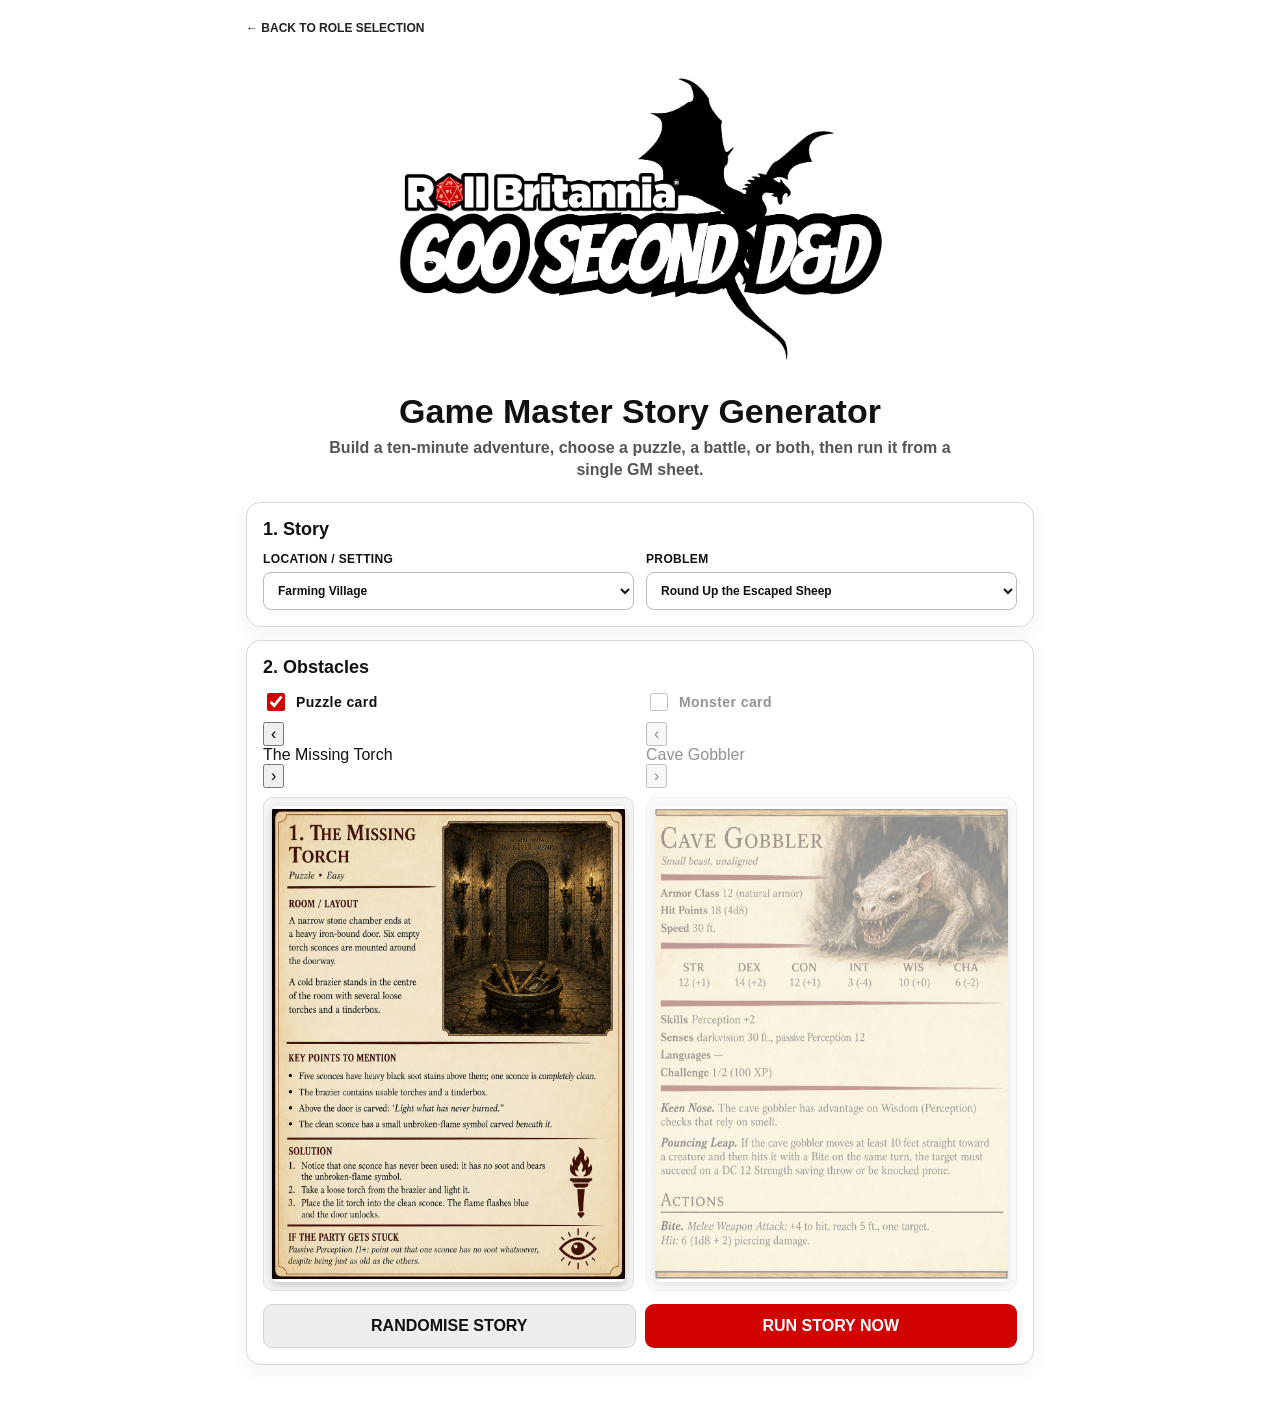
==== gm.html @ 9c9dd9ef "Replace GM card text boxes with arrow selectors" ====
<!doctype html>
<html lang="en">
<head>
<meta charset="utf-8">
<meta name="viewport" content="width=device-width,initial-scale=1,viewport-fit=cover">
<meta http-equiv="Cache-Control" content="no-cache, no-store, must-revalidate">
<title>600 Second D&D — Game Master</title>
<link rel="stylesheet" href="./gm_v3.css?v=20260807-0615">
</head>
<body>

<main class="builder">
<a class="back" href="./">← BACK TO ROLE SELECTION</a>
<img class="logo-main" src="./600 Second logo.png" alt="Roll Britannia 600 Second D&D">
<h1>Game Master Story Generator</h1>
<p class="lead">Build a ten-minute adventure, choose a puzzle, a battle, or both, then run it from a single GM sheet.</p>
<section class="panel"><h2>1. Story</h2><div class="grid2"><label>Location / Setting<select id="settingSelect"></select></label><label>Problem<select id="problemSelect"></select></label></div></section>
<section class="panel"><h2>2. Obstacles</h2><div class="grid2">
  <div class="option" id="puzzleOption">
    <label class="toggle"><input id="usePuzzle" type="checkbox" checked> Puzzle card</label>
    <select id="puzzleSelect" class="hidden-select"></select>
    <div class="card-selector" aria-label="Choose puzzle card">
      <button class="selector-arrow" id="puzzlePrev" type="button" aria-label="Previous puzzle">‹</button>
      <div class="selector-name" id="puzzleChoice">The Missing Torch</div>
      <button class="selector-arrow" id="puzzleNext" type="button" aria-label="Next puzzle">›</button>
    </div>
    <div class="card-preview" id="puzzlePreview" aria-label="Selected puzzle card"></div>
  </div>
  <div class="option disabled" id="monsterOption">
    <label class="toggle"><input id="useMonster" type="checkbox"> Monster card</label>
    <select id="monsterSelect" class="hidden-select"></select>
    <div class="card-selector" aria-label="Choose monster card">
      <button class="selector-arrow" id="monsterPrev" type="button" aria-label="Previous monster">‹</button>
      <div class="selector-name" id="monsterChoice">Cave Gobbler</div>
      <button class="selector-arrow" id="monsterNext" type="button" aria-label="Next monster">›</button>
    </div>
    <div class="card-preview" id="monsterPreview" aria-label="Selected monster card"></div>
  </div>
</div><div id="bothWarning" class="warning">Puzzle + battle is HARD MODE in a 600-second game. It can work, but you will probably need to accelerate one encounter and be ready to cut straight to the ending.</div><div class="actions"><button class="btn secondary" id="randomBtn" type="button">RANDOMISE STORY</button><button class="btn primary" id="runBtn" type="button">RUN STORY NOW</button></div><div id="selectionError" class="error">Choose at least a puzzle or a monster.</div></section>
</main>

<section class="run-view" id="runView">
  <div class="gm-sheet">
    <img class="asset roll-logo" src="./600_Second_DnD_Individual_Assets/01_roll_britannia_logo.png" alt="">
    <img class="asset dnd-title" src="./600_Second_DnD_Individual_Assets/02_600_second_dnd_title.png" alt="">
    <img class="asset top-stroke" src="./600_Second_DnD_Individual_Assets/03_top_brush_stroke.png" alt="">
    <img class="asset middle-stroke" src="./600_Second_DnD_Individual_Assets/04_middle_brush_stroke.png" alt="">
    <img class="asset bottom-stroke" src="./600_Second_DnD_Individual_Assets/08_bottom_brush_stroke.png" alt="">

    <div class="sheet-text sheet-title" id="runTitle"></div>

    <div class="sheet-text setup-heading">30 SECOND SETUP</div>
    <div class="sheet-text setup-text" id="setupText"></div>

    <div class="sheet-text npc-heading">MAIN NPC</div>
    <div class="sheet-text npc-name-role" id="npcNameRole"></div>
    <div class="sheet-text npc-traits" id="npcTraits"></div>
    <div class="sheet-text npc-quote" id="npcQuote"></div>

    <div class="sheet-text story-heading">STORY SKELETON</div>
    <div class="sheet-text story-beats" id="storyBeats"></div>
    <div class="sheet-text pressure-heading">3 WAYS TO ADD TIME PRESSURE</div>
    <div class="sheet-text pressure-list" id="pressureList"></div>
    <div class="sheet-text hurry-heading">3 WAYS TO HURRY THE ENDING</div>
    <div class="sheet-text hurry-list" id="hurryList"></div>
    <div class="sheet-text ending-text" id="endingText"></div>

    <button class="encounter-tab monster-tab" id="monsterTab" type="button" hidden>
      <img src="./600_Second_DnD_Individual_Assets/06_small_center_pill.png" alt="">
      <span>MONSTER</span>
    </button>
    <button class="encounter-tab puzzle-tab" id="puzzleTab" type="button" hidden>
      <img src="./600_Second_DnD_Individual_Assets/07_small_right_pill.png" alt="">
      <span>PUZZLE</span>
    </button>

    <img class="encounter-card puzzle-card" id="runPuzzleCard" alt="Selected puzzle card" hidden>
    <img class="encounter-card monster-card" id="runMonsterCard" alt="Selected monster card" hidden>
    <div class="sheet-text tap-note" id="tapNote">Tap a card to enlarge</div>
  </div>
  <button class="exit-run" id="exitRun" type="button">BACK TO BUILDER</button>
</section>

<div class="card-modal" id="cardModal"><button class="modal-close" id="modalClose" type="button">CLOSE</button><img id="modalImage" alt="Selected encounter card"></div>

<script src="./gm_v3.js?v=20260807-0615"></script>
</body>
</html>
---- gm_v3.css ----
:root{--red:#D10300;--ink:#111;--line:#d7d7d7}
*{box-sizing:border-box}
html,body{margin:0;min-height:100%;font-family:Arial,Helvetica,sans-serif;background:#fff;color:var(--ink)}
button,select,input{font:inherit}
.builder{width:min(820px,100%);margin:0 auto;padding:18px 16px 42px}
.back{display:inline-block;margin-bottom:8px;color:#222;text-decoration:none;font-size:12px;font-weight:900}
.back:hover{color:var(--red)}
.logo-main{display:block;width:min(560px,100%);height:auto;margin:4px auto 10px}
h1{text-align:center;margin:0 0 6px;font-size:34px;font-weight:900}
.lead{text-align:center;color:#555;font-weight:650;line-height:1.4;margin:0 auto 20px;max-width:650px}
.panel{border:1px solid var(--line);border-radius:14px;padding:16px;margin-bottom:13px;box-shadow:0 6px 20px #0000000d}
.panel h2{font-size:18px;margin:0 0 12px}
.grid2{display:grid;grid-template-columns:1fr 1fr;gap:12px}
label{font-size:12px;font-weight:900;text-transform:uppercase;letter-spacing:.03em}
select{width:100%;margin-top:6px;padding:10px;border:1px solid #bbb;border-radius:8px;background:#fff;color:#111;font-weight:700}
.toggle{display:flex;align-items:center;gap:8px;text-transform:none;font-size:14px;margin-bottom:8px}
.toggle input{width:18px;height:18px;accent-color:var(--red)}
.option.disabled{opacity:.45}
.hidden-select{display:none!important}
.card-preview{margin-top:9px;width:100%;aspect-ratio:1086/1448;border:1px solid #ddd;border-radius:10px;padding:8px;background:#f5f5f5;display:flex;align-items:center;justify-content:center;overflow:hidden;cursor:pointer;-webkit-appearance:none;appearance:none}
.card-preview img{width:100%;height:100%;object-fit:contain;border-radius:5px;box-shadow:0 3px 9px #0003;background:#fff;display:block}
.card-preview:focus-visible{outline:3px solid var(--red);outline-offset:3px}
.option.disabled .card-preview{cursor:default}
.warning{display:none;background:#fff0ef;color:#8d0805;border:1px solid #e2aaa8;border-radius:9px;padding:10px;font-size:12px;font-weight:800;margin-top:10px}
.warning.show{display:block}
.actions{display:grid;grid-template-columns:1fr 1fr;gap:9px;margin-top:13px}
.btn{border:0;border-radius:9px;padding:12px;font-weight:900;cursor:pointer}
.primary{background:var(--red);color:#fff}
.secondary{background:#eee;color:#111;border:1px solid #d3d3d3}
.error{display:none;color:#9b0805;font-size:12px;font-weight:800;text-align:center;margin-top:8px}
.error.show{display:block}
.run-view{display:none;position:fixed;inset:0;background:#111;z-index:1000;overflow:hidden}
body.run-mode{overflow:hidden}
body.run-mode .builder{display:none}
body.run-mode .run-view{display:flex;align-items:center;justify-content:center}
.gm-sheet{position:relative;width:min(100vw,calc(100dvh * .707));aspect-ratio:1414/2000;background:#000;overflow:hidden;box-shadow:0 0 0 1px #333}
.asset,.encounter-card{position:absolute;display:block}
.asset{pointer-events:none}
.sheet-text{position:absolute;white-space:pre-wrap;overflow:hidden}
.encounter-tab{position:absolute;padding:0;border:0;background:transparent;cursor:pointer;display:flex;align-items:center;justify-content:center}
.encounter-tab[hidden],.encounter-card[hidden]{display:none!important}
.encounter-tab img{position:absolute;inset:0;width:100%;height:100%;object-fit:fill;pointer-events:none}
.encounter-tab span{position:relative;z-index:2;color:#111;font-size:min(1.55587vw,1.10000dvh);font-weight:900;letter-spacing:.02em;pointer-events:none}
.encounter-tab.active span{color:var(--red)}
.encounter-tab:focus-visible{outline:3px solid var(--red);outline-offset:3px}
.encounter-card{cursor:zoom-in;background:#fff}
.tap-note{position:absolute;white-space:pre-wrap;overflow:hidden}
.exit-run{position:fixed;right:12px;bottom:12px;z-index:1100;background:#111;color:#fff;border:1px solid #666;border-radius:999px;padding:9px 13px;font-size:11px;font-weight:900}
.card-modal{display:none;position:fixed;inset:0;z-index:1200;background:#000e;align-items:center;justify-content:center;padding:12px}
.card-modal.show{display:flex}
.card-modal img{max-width:94vw;max-height:94dvh;object-fit:contain}
.modal-close{position:absolute;top:12px;right:12px;border:0;border-radius:999px;padding:9px 13px;font-size:11px;font-weight:900;background:#fff;color:#111}

/* Layout exported 2026-08-07 04:34 — 1414 × 2000 */
.roll-logo{left:7.779349%;top:3.500000%;width:36.067893%;height:3.850000%;z-index:2;object-fit:contain;opacity:1}
.dnd-title{left:55.869873%;top:3.500000%;width:34.653465%;height:3.600000%;z-index:2;object-fit:contain;opacity:1}
.top-stroke{left:50.565771%;top:37.700000%;width:43.776521%;height:5.350000%;z-index:1;object-fit:fill;opacity:1}
.middle-stroke{left:3.818953%;top:12.000000%;width:42.079208%;height:25.700000%;z-index:1;object-fit:fill;opacity:1}
.monster-tab{left:76.308345%;top:55.350000%;width:13.719943%;height:4.100000%;z-index:2;object-fit:fill;opacity:1}
.puzzle-tab{left:61.598303%;top:55.150000%;width:13.083451%;height:4.450000%;z-index:2;object-fit:fill;opacity:1}
.bottom-stroke{left:0.000000%;top:36.850000%;width:55.728430%;height:63.150000%;z-index:1;object-fit:fill;opacity:1}

.sheet-title{left:5.728430%;top:8.650000%;width:86.421499%;height:4.700000%;z-index:3;font-size:min(3.04102vw,2.15000dvh);line-height:1.05;font-weight:900;font-style:normal;text-align:center;color:#d10300;}
.setup-heading{left:12.022631%;top:14.000000%;width:28.288543%;height:2.700000%;z-index:3;font-size:min(2.89958vw,2.05000dvh);line-height:1.05;font-weight:900;font-style:italic;text-align:left;color:#111111;}
.setup-text{left:9.900990%;top:16.500000%;width:31.117397%;height:18.850000%;z-index:3;font-size:min(2.12164vw,1.50000dvh);line-height:1.22;font-weight:650;font-style:normal;text-align:center;color:#111111;}
.npc-heading{left:49.504950%;top:13.000000%;width:38.967468%;height:6.000000%;z-index:3;font-size:min(2.47525vw,1.75000dvh);line-height:1.05;font-weight:900;font-style:italic;text-align:left;color:#ffffff;}
.npc-name-role{left:49.504950%;top:15.500000%;width:42.079208%;height:2.300000%;z-index:3;font-size:min(2.12164vw,1.50000dvh);line-height:1.15;font-weight:900;font-style:normal;text-align:left;color:#ffffff;}
.npc-traits{left:49.504950%;top:18.000000%;width:41.513437%;height:12.700000%;z-index:3;font-size:min(2.12164vw,1.50000dvh);line-height:1.18;font-weight:650;font-style:normal;text-align:left;color:#ffffff;}
.npc-quote{left:46.039604%;top:30.800000%;width:49.575672%;height:6.900000%;z-index:3;font-size:min(2.12164vw,1.50000dvh);line-height:1.16;font-weight:900;font-style:italic;text-align:center;color:#ffffff;}
.story-heading{left:12.729844%;top:41.500000%;width:28.288543%;height:2.500000%;z-index:3;font-size:min(2.97030vw,2.10000dvh);line-height:1;font-weight:900;font-style:italic;text-align:left;color:#111111;}
.story-beats{left:8.132956%;top:44.850000%;width:38.048091%;height:22.200000%;z-index:3;font-size:min(2.12164vw,1.50000dvh);line-height:1.22;font-weight:650;font-style:normal;text-align:left;color:#000000;}
.pressure-heading{left:52.050919%;top:39.650000%;width:42.503536%;height:2.150000%;z-index:3;font-size:min(2.47525vw,1.75000dvh);line-height:1;font-weight:900;font-style:italic;text-align:left;color:#000000;}
.pressure-list{left:51.626591%;top:43.800000%;width:41.159830%;height:12.200000%;z-index:3;font-size:min(2.12164vw,1.50000dvh);line-height:1.2;font-weight:650;font-style:normal;text-align:center;color:#f5ff5a;}
.hurry-heading{left:8.486563%;top:78.500000%;width:51.131542%;height:2.100000%;z-index:3;font-size:min(2.33380vw,1.65000dvh);line-height:1;font-weight:900;font-style:italic;text-align:left;color:#000000;}
.hurry-list{left:8.486563%;top:82.000000%;width:40.169731%;height:14.000000%;z-index:3;font-size:min(2.12164vw,1.50000dvh);line-height:1.2;font-weight:650;font-style:normal;text-align:left;color:#000000;}
.ending-text{left:7.496464%;top:67.550000%;width:41.513437%;height:8.950000%;z-index:3;font-size:min(2.12164vw,1.50000dvh);line-height:1.18;font-weight:900;font-style:normal;text-align:left;color:#000000;}
.tap-note{left:57.850071%;top:95.350000%;width:35.007072%;height:1.400000%;z-index:4;font-size:min(0.77793vw,0.55000dvh);line-height:1;font-weight:800;font-style:normal;text-align:center;color:#333333;}
.puzzle-card{left:56.011315%;top:59.750000%;width:39.250354%;height:37.000000%;z-index:4;object-fit:contain;opacity:1}
.monster-card{left:56.364922%;top:59.950000%;width:39.179632%;height:36.900000%;z-index:4;object-fit:contain;opacity:1}

@media(max-width:650px){.grid2,.actions{grid-template-columns:1fr}.builder{padding:14px 12px 34px}h1{font-size:28px}}
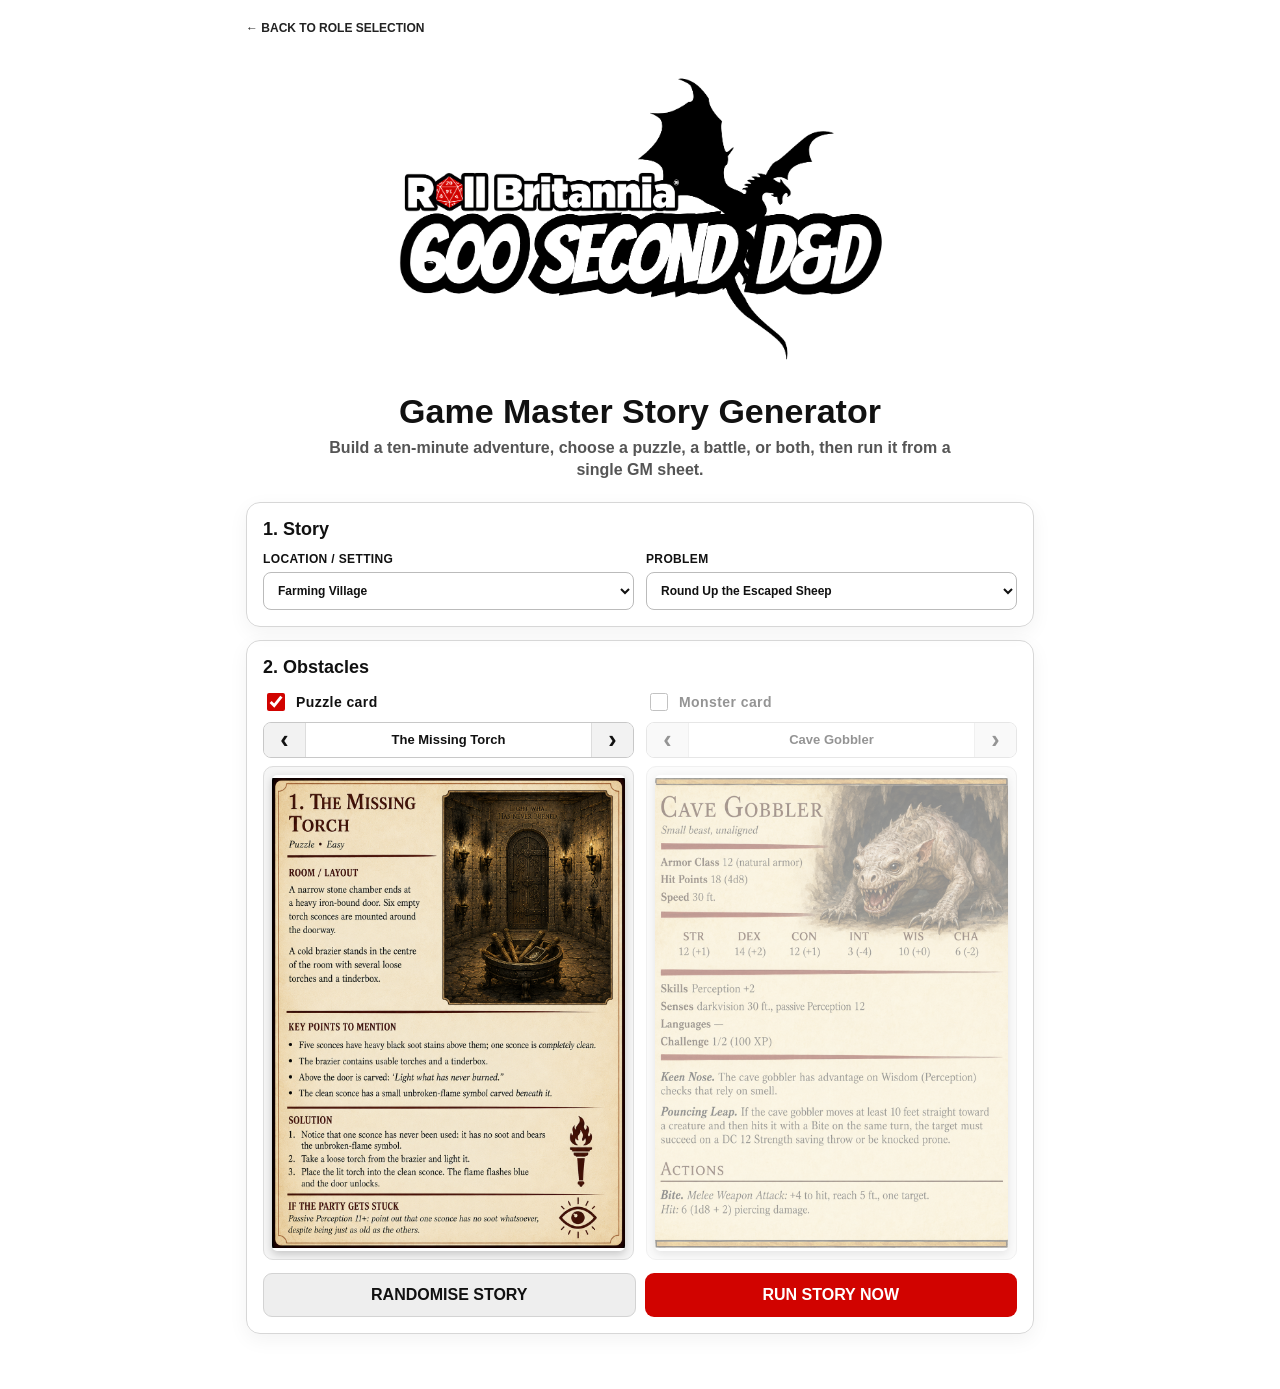
==== commit dded03a6: "Load GM auto-fit and NPC detail enhancements" ====
--- a/gm.html
+++ b/gm.html
@@ -5,7 +5,7 @@
 <meta name="viewport" content="width=device-width,initial-scale=1,viewport-fit=cover">
 <meta http-equiv="Cache-Control" content="no-cache, no-store, must-revalidate">
 <title>600 Second D&D — Game Master</title>
-<link rel="stylesheet" href="./gm_v3.css?v=20260807-0615">
+<link rel="stylesheet" href="./gm_v3.css?v=20260807-0645">
 </head>
 <body>
 
@@ -84,5 +84,6 @@
 <div class="card-modal" id="cardModal"><button class="modal-close" id="modalClose" type="button">CLOSE</button><img id="modalImage" alt="Selected encounter card"></div>
 
 <script src="./gm_v3.js?v=20260807-0615"></script>
+<script src="./gm_fit.js?v=20260807-0645"></script>
 </body>
 </html>
--- a/gm_v3.css
+++ b/gm_v3.css
@@ -17,10 +17,15 @@
 .toggle input{width:18px;height:18px;accent-color:var(--red)}
 .option.disabled{opacity:.45}
 .hidden-select{display:none!important}
-.card-preview{margin-top:9px;width:100%;aspect-ratio:1086/1448;border:1px solid #ddd;border-radius:10px;padding:8px;background:#f5f5f5;display:flex;align-items:center;justify-content:center;overflow:hidden;cursor:pointer;-webkit-appearance:none;appearance:none}
-.card-preview img{width:100%;height:100%;object-fit:contain;border-radius:5px;box-shadow:0 3px 9px #0003;background:#fff;display:block}
-.card-preview:focus-visible{outline:3px solid var(--red);outline-offset:3px}
-.option.disabled .card-preview{cursor:default}
+.card-selector{width:100%;height:36px;margin:6px 0 8px;display:grid;grid-template-columns:42px minmax(0,1fr) 42px;align-items:center;border:1px solid #c8c8c8;border-radius:8px;background:#fff;overflow:hidden}
+.selector-arrow{height:100%;border:0;background:#f2f2f2;color:#111;font-size:25px;font-weight:900;line-height:1;cursor:pointer;padding:0;display:flex;align-items:center;justify-content:center}
+.selector-arrow:first-child{border-right:1px solid #ddd}.selector-arrow:last-child{border-left:1px solid #ddd}
+.selector-arrow:hover{background:#e9e9e9}.selector-arrow:active{background:#ddd}
+.selector-arrow:focus-visible{outline:3px solid var(--red);outline-offset:-3px}
+.selector-name{min-width:0;padding:0 7px;text-align:center;font-size:13px;font-weight:900;white-space:nowrap;overflow:hidden;text-overflow:ellipsis}
+.card-preview{width:100%;aspect-ratio:1086/1448;border:1px solid #ddd;border-radius:10px;padding:8px;background:#f5f5f5;display:flex;align-items:center;justify-content:center;overflow:hidden}
+.card-preview img{display:block;width:auto;height:100%;max-width:100%;object-fit:contain;border-radius:5px;box-shadow:0 3px 9px #0003;background:#fff}
+.option.disabled .selector-arrow{cursor:default}
 .warning{display:none;background:#fff0ef;color:#8d0805;border:1px solid #e2aaa8;border-radius:9px;padding:10px;font-size:12px;font-weight:800;margin-top:10px}
 .warning.show{display:block}
 .actions{display:grid;grid-template-columns:1fr 1fr;gap:9px;margin-top:13px}
@@ -65,7 +70,7 @@
 .setup-text{left:9.900990%;top:16.500000%;width:31.117397%;height:18.850000%;z-index:3;font-size:min(2.12164vw,1.50000dvh);line-height:1.22;font-weight:650;font-style:normal;text-align:center;color:#111111;}
 .npc-heading{left:49.504950%;top:13.000000%;width:38.967468%;height:6.000000%;z-index:3;font-size:min(2.47525vw,1.75000dvh);line-height:1.05;font-weight:900;font-style:italic;text-align:left;color:#ffffff;}
 .npc-name-role{left:49.504950%;top:15.500000%;width:42.079208%;height:2.300000%;z-index:3;font-size:min(2.12164vw,1.50000dvh);line-height:1.15;font-weight:900;font-style:normal;text-align:left;color:#ffffff;}
-.npc-traits{left:49.504950%;top:18.000000%;width:41.513437%;height:12.700000%;z-index:3;font-size:min(2.12164vw,1.50000dvh);line-height:1.18;font-weight:650;font-style:normal;text-align:left;color:#ffffff;}
+.npc-traits{left:49.504950%;top:18.000000%;width:41.513437%;height:12.700000%;z-index:3;font-size:min(2.12164vw,1.50000dvh);line-height:1.18;font-weight:650;font-style:normal;text-align:center;color:#ffffff;}
 .npc-quote{left:46.039604%;top:30.800000%;width:49.575672%;height:6.900000%;z-index:3;font-size:min(2.12164vw,1.50000dvh);line-height:1.16;font-weight:900;font-style:italic;text-align:center;color:#ffffff;}
 .story-heading{left:12.729844%;top:41.500000%;width:28.288543%;height:2.500000%;z-index:3;font-size:min(2.97030vw,2.10000dvh);line-height:1;font-weight:900;font-style:italic;text-align:left;color:#111111;}
 .story-beats{left:8.132956%;top:44.850000%;width:38.048091%;height:22.200000%;z-index:3;font-size:min(2.12164vw,1.50000dvh);line-height:1.22;font-weight:650;font-style:normal;text-align:left;color:#000000;}
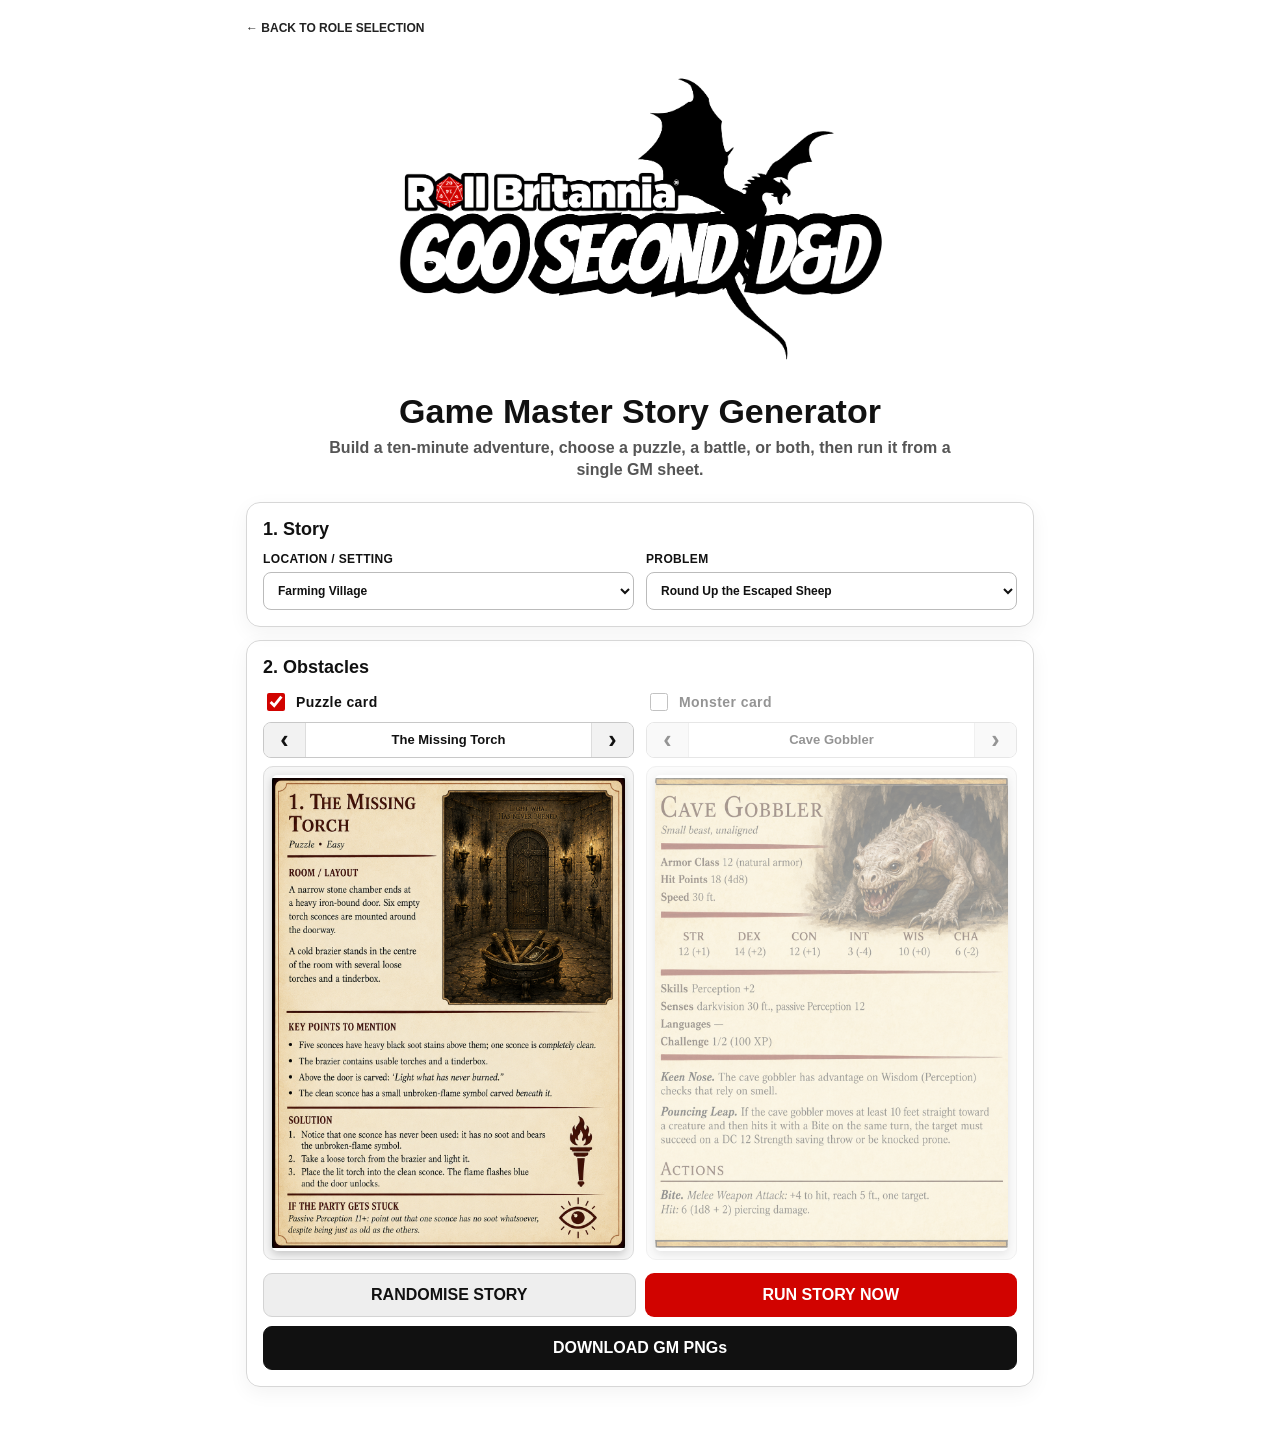
==== commit 02aa15d1: "Move GM PNG download to story generator" ====
--- a/gm.html
+++ b/gm.html
@@ -36,11 +36,15 @@
     </div>
     <div class="card-preview" id="monsterPreview" aria-label="Selected monster card"></div>
   </div>
-</div><div id="bothWarning" class="warning">Puzzle + battle is HARD MODE in a 600-second game. It can work, but you will probably need to accelerate one encounter and be ready to cut straight to the ending.</div><div class="actions"><button class="btn secondary" id="randomBtn" type="button">RANDOMISE STORY</button><button class="btn primary" id="runBtn" type="button">RUN STORY NOW</button></div><div id="selectionError" class="error">Choose at least a puzzle or a monster.</div></section>
+</div>
+<div id="bothWarning" class="warning">Puzzle + battle is HARD MODE in a 600-second game. It can work, but you will probably need to accelerate one encounter and be ready to cut straight to the ending.</div>
+<div class="actions"><button class="btn secondary" id="randomBtn" type="button">RANDOMISE STORY</button><button class="btn primary" id="runBtn" type="button">RUN STORY NOW</button></div>
+<button class="btn" id="downloadBuilder" type="button" style="width:100%;margin-top:9px;background:#111;color:#fff;border:1px solid #111">DOWNLOAD GM PNGs</button>
+<div id="selectionError" class="error">Choose at least a puzzle or a monster.</div></section>
 </main>
 
 <section class="run-view" id="runView">
-  <div class="gm-sheet">
+  <div class="gm-sheet" id="gmSheet">
     <img class="asset roll-logo" src="./600_Second_DnD_Individual_Assets/01_roll_britannia_logo.png" alt="">
     <img class="asset dnd-title" src="./600_Second_DnD_Individual_Assets/02_600_second_dnd_title.png" alt="">
     <img class="asset top-stroke" src="./600_Second_DnD_Individual_Assets/03_top_brush_stroke.png" alt="">
@@ -78,12 +82,15 @@
     <img class="encounter-card monster-card" id="runMonsterCard" alt="Selected monster card" hidden>
     <div class="sheet-text tap-note" id="tapNote">Tap a card to enlarge</div>
   </div>
+  <button id="downloadRun" type="button" hidden>DOWNLOAD GM PNGs</button>
   <button class="exit-run" id="exitRun" type="button">BACK TO BUILDER</button>
 </section>
 
 <div class="card-modal" id="cardModal"><button class="modal-close" id="modalClose" type="button">CLOSE</button><img id="modalImage" alt="Selected encounter card"></div>
 
 <script src="./gm_v3.js?v=20260807-0615"></script>
-<script src="./gm_fit.js?v=20260807-0645"></script>
+<script src="./gm_fit.js?v=20260807-0715"></script>
+<script src="./gm_export.js?v=20260807-0810"></script>
+<script src="./gm_export_builder.js?v=20260807-0830"></script>
 </body>
 </html>
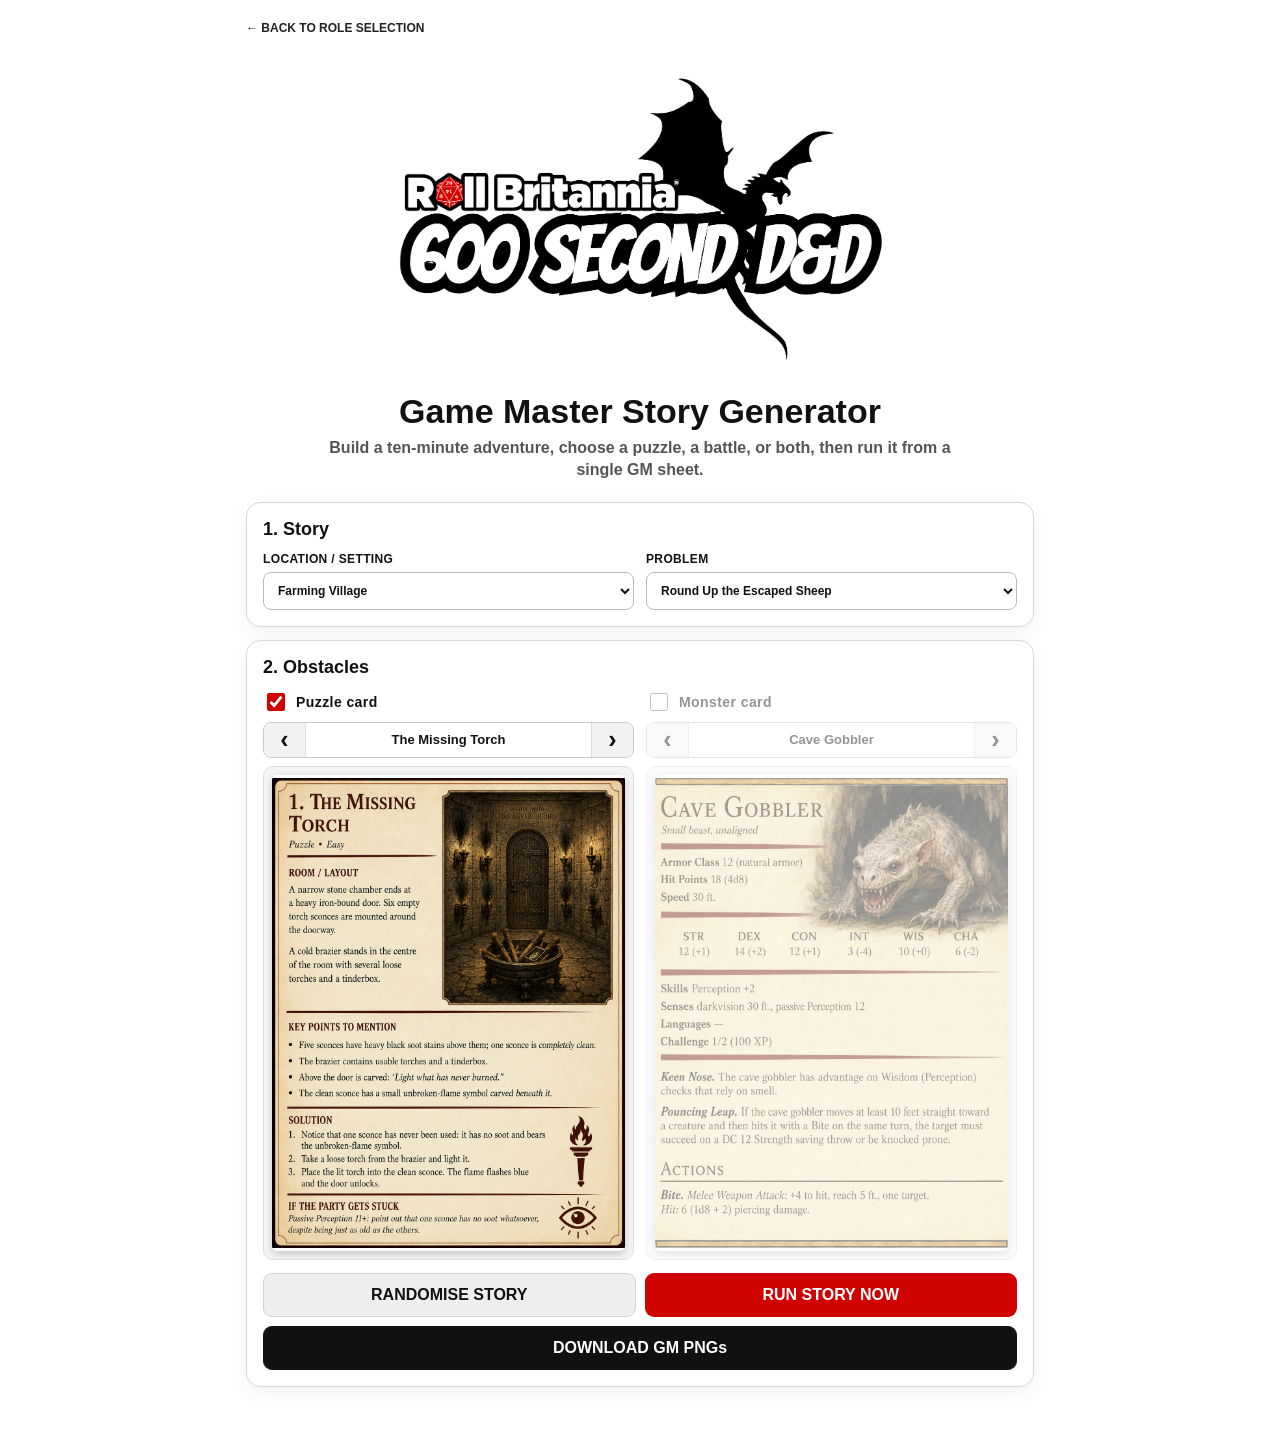
==== commit 1b107893: "Refresh GM setup script after building updates" ====
--- a/gm.html
+++ b/gm.html
@@ -88,7 +88,7 @@
 
 <div class="card-modal" id="cardModal"><button class="modal-close" id="modalClose" type="button">CLOSE</button><img id="modalImage" alt="Selected encounter card"></div>
 
-<script src="./gm_v3.js?v=20260807-0615"></script>
+<script src="./gm_v3.js?v=20260807-0915"></script>
 <script src="./gm_fit.js?v=20260807-0715"></script>
 <script src="./gm_export.js?v=20260807-0810"></script>
 <script src="./gm_export_builder.js?v=20260807-0830"></script>
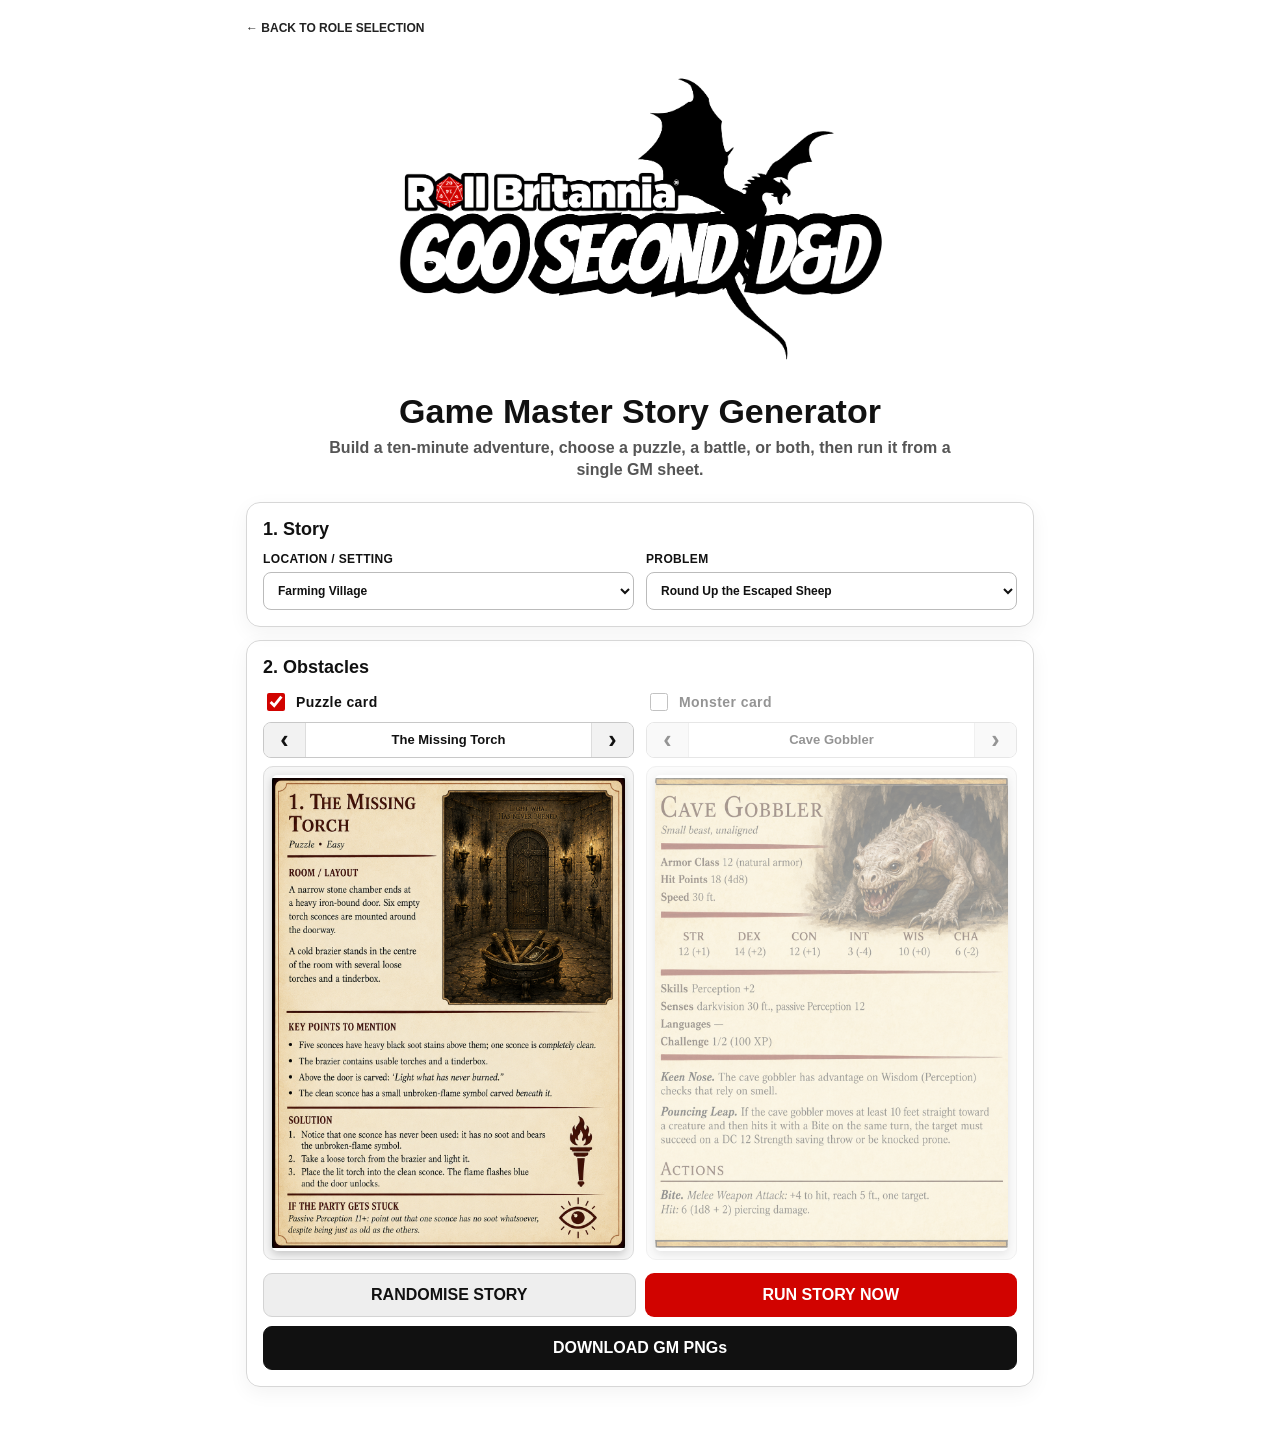
==== commit 53bb03d2: "Enable offline mode from GM page" ====
--- a/gm.html
+++ b/gm.html
@@ -5,6 +5,7 @@
 <meta name="viewport" content="width=device-width,initial-scale=1,viewport-fit=cover">
 <meta http-equiv="Cache-Control" content="no-cache, no-store, must-revalidate">
 <title>600 Second D&D — Game Master</title>
+<script src="./offline.js"></script>
 <link rel="stylesheet" href="./gm_v3.css?v=20260807-0645">
 </head>
 <body>
